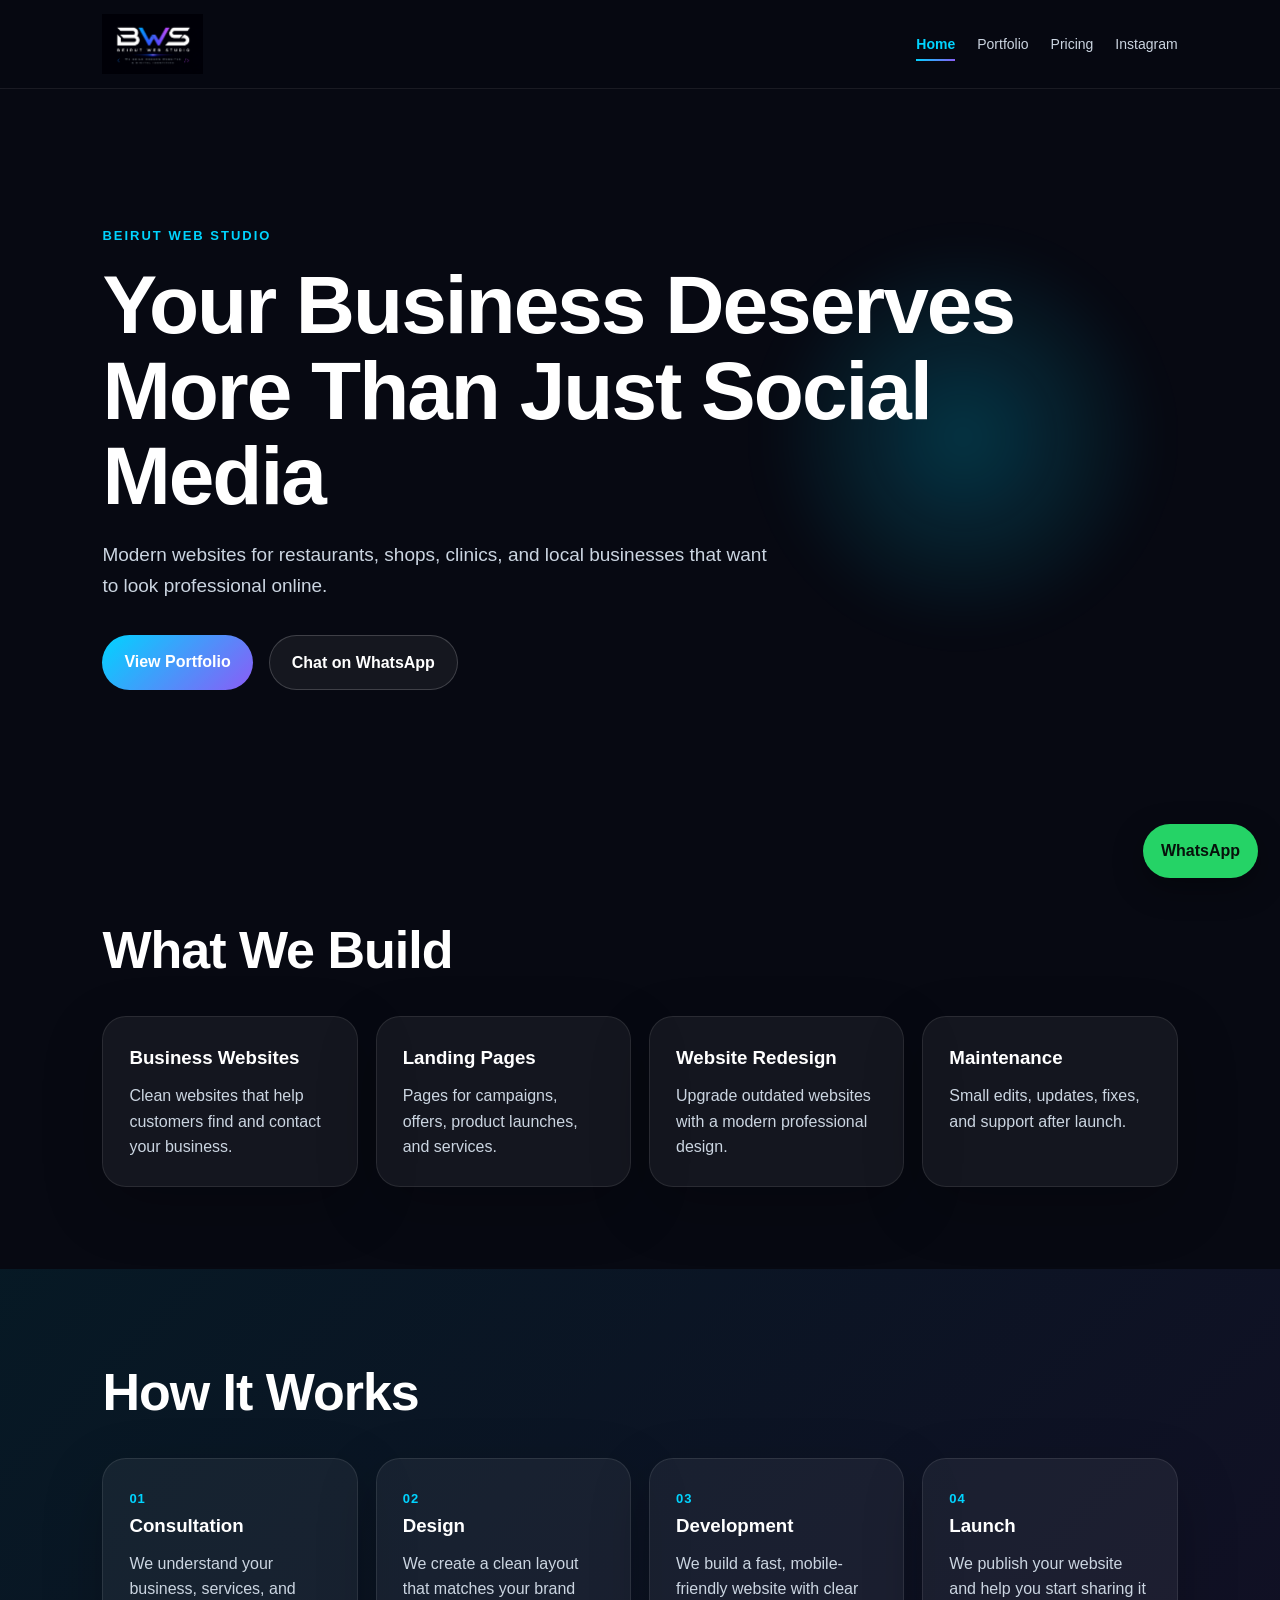
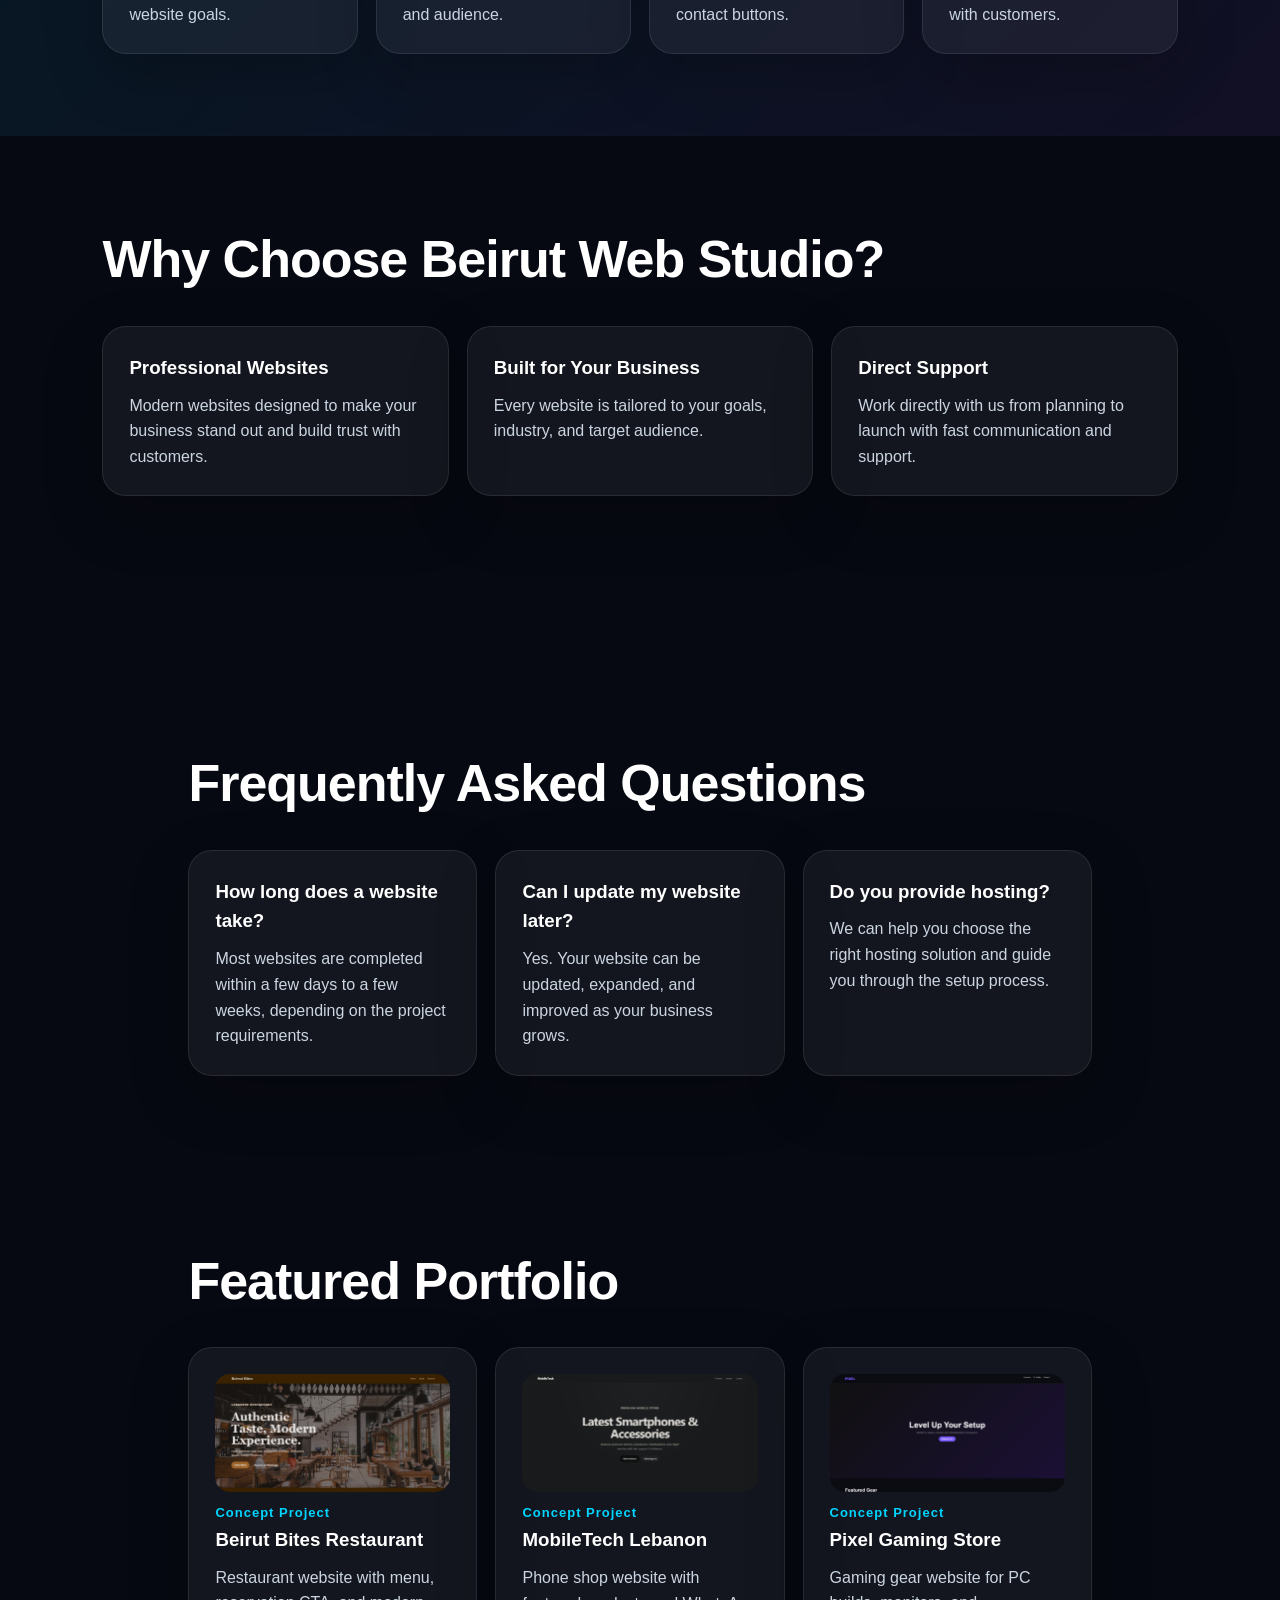
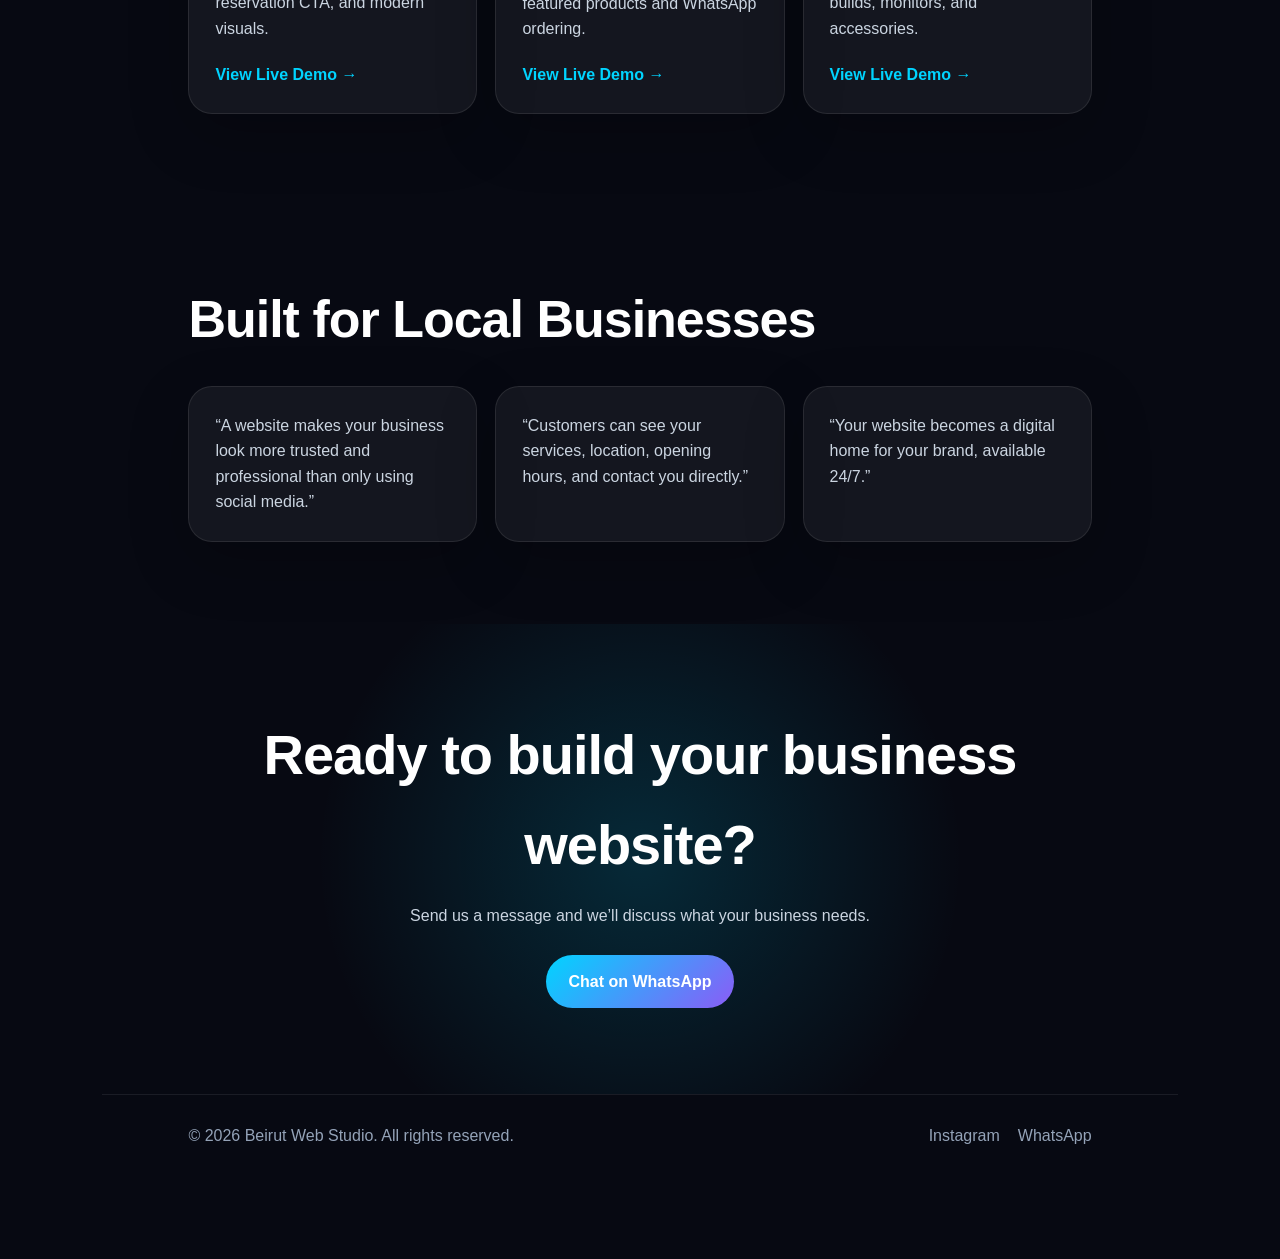
==== index.html @ 9444ae7c "Update index.html" ====
<!DOCTYPE html>
<html lang="en">
<head>
  <link rel="icon" type="image/png" href="favicon.png">
  <meta charset="UTF-8"><meta name="viewport" content="width=device-width, initial-scale=1.0">
  <title>Beirut Web Studio</title>
  <link rel="stylesheet" href="style.css">
</head>
<body>
<header class="navbar">
  <a class="brand" href="index.html"><img src="bws-logo.png" alt="Beirut Web Studio"></a>
  <nav>
    <a href="index.html" class="active">Home</a>
    <a href="portfolio.html">Portfolio</a>
    <a href="pricing.html">Pricing</a>
    <a href="https://instagram.com/beirutwebstudio" target="_blank">Instagram</a>
  </nav>
</header>

<section class="hero">
  <div class="glow"></div>
  <p class="tag">Beirut Web Studio</p>
  <h1>Your Business Deserves More Than Just Social Media</h1>
  <p class="subtitle">Modern websites for restaurants, shops, clinics, and local businesses that want to look professional online.</p>
  <div class="buttons">
    <a class="btn primary" href="portfolio.html">View Portfolio</a>
    <a class="btn secondary" href="https://wa.me/9613743851" target="_blank">Chat on WhatsApp</a>
  </div>
</section>

<section class="section">
  <h2>What We Build</h2>
  <div class="cards four">
    <div class="card"><h3>Business Websites</h3><p>Clean websites that help customers find and contact your business.</p></div>
    <div class="card"><h3>Landing Pages</h3><p>Pages for campaigns, offers, product launches, and services.</p></div>
    <div class="card"><h3>Website Redesign</h3><p>Upgrade outdated websites with a modern professional design.</p></div>
    <div class="card"><h3>Maintenance</h3><p>Small edits, updates, fixes, and support after launch.</p></div>
  </div>
</section>

<section class="section process">
  <h2>How It Works</h2>
  <div class="cards four">
    <div class="card step"><span>01</span><h3>Consultation</h3><p>We understand your business, services, and website goals.</p></div>
    <div class="card step"><span>02</span><h3>Design</h3><p>We create a clean layout that matches your brand and audience.</p></div>
    <div class="card step"><span>03</span><h3>Development</h3><p>We build a fast, mobile-friendly website with clear contact buttons.</p></div>
    <div class="card step"><span>04</span><h3>Launch</h3><p>We publish your website and help you start sharing it with customers.</p></div>
  </div>
</section>





<section class="section">
  <h2>Why Choose Beirut Web Studio?</h2>

  <div class="cards three">
    <div class="card">
      <h3>Professional Websites</h3>
      <p>Modern websites designed to make your business stand out and build trust with customers.</p>
    </div>

    <div class="card">
      <h3>Built for Your Business</h3>
      <p>Every website is tailored to your goals, industry, and target audience.</p>
    </div>

    <div class="card">
      <h3>Direct Support</h3>
      <p>Work directly with us from planning to launch with fast communication and support.</p>
    </div>
  </div>
</section>

<section class="section">
  




  




  <section class="section">
  <h2>Frequently Asked Questions</h2>

  <div class="cards three">
    <div class="card">
      <h3>How long does a website take?</h3>
      <p>Most websites are completed within a few days to a few weeks, depending on the project requirements.</p>
    </div>

    <div class="card">
      <h3>Can I update my website later?</h3>
      <p>Yes. Your website can be updated, expanded, and improved as your business grows.</p>
    </div>

    <div class="card">
      <h3>Do you provide hosting?</h3>
      <p>We can help you choose the right hosting solution and guide you through the setup process.</p>
    </div>
  </div>
</section>

  
  

<section class="section">
  <h2>Featured Portfolio</h2>
  <div class="cards three">
    <div class="card project">
      <img src="Beirut bites.png" alt="Beirut Bites" style="width:100%; border-radius:15px;">
      <span>Concept Project</span>
      <h3>Beirut Bites Restaurant</h3>
      <p>Restaurant website with menu, reservation CTA, and modern visuals.</p>
      <a class="text-link" href="https://pexilated.github.io/Beirut-bites-restaurant/" target="_blank">View Live Demo →</a>
    </div>
    <div class="card project">
      <img src="Mobile tech.png" alt="MobileTech" style="width:100%; border-radius:15px;">
      <span>Concept Project</span>
      <h3>MobileTech Lebanon</h3>
      <p>Phone shop website with featured products and WhatsApp ordering.</p>
      <a class="text-link" href="https://pexilated.github.io/MobileTech-Lebanon/" target="_blank">View Live Demo →</a>
    </div>
    <div class="card project">
      <img src="Pixel gaming.png" alt="Pixel Gaming" style="width:100%; border-radius:15px;">
      <span>Concept Project</span>
      <h3>Pixel Gaming Store</h3>
      <p>Gaming gear website for PC builds, monitors, and accessories.</p>
      <a class="text-link" href="https://pexilated.github.io/pixel-gaming-store/" target="_blank">View Live Demo →</a>
    </div>
  </div>
</section>

<section class="section testimonials">
  <h2>Built for Local Businesses</h2>
  <div class="cards three">
    <div class="card"><p>“A website makes your business look more trusted and professional than only using social media.”</p></div>
    <div class="card"><p>“Customers can see your services, location, opening hours, and contact you directly.”</p></div>
    <div class="card"><p>“Your website becomes a digital home for your brand, available 24/7.”</p></div>
  </div>
</section>

<section class="cta">
  <h2>Ready to build your business website?</h2>
  <p>Send us a message and we’ll discuss what your business needs.</p>
  <a class="btn primary" href="https://wa.me/9613743851" target="_blank">Chat on WhatsApp</a>
</section>

<a class="whatsapp-float" href="https://wa.me/9613743851" target="_blank">WhatsApp</a>

<footer>
  <p>© 2026 Beirut Web Studio. All rights reserved.</p>
  <div>
    <a href="https://instagram.com/beirutwebstudio" target="_blank">Instagram</a>
    <a href="https://wa.me/9613743851" target="_blank">WhatsApp</a>
  </div>
</footer>
</body>
</html>
---- style.css ----
*{margin:0;padding:0;box-sizing:border-box}
body{font-family:Arial,Helvetica,sans-serif;background:#070912;color:#fff;line-height:1.6}
a{color:inherit;text-decoration:none}
.navbar{padding:14px 8%;display:flex;justify-content:space-between;align-items:center;background:rgba(7,9,18,.88);border-bottom:1px solid rgba(255,255,255,.08);position:sticky;top:0;z-index:10;backdrop-filter:blur(14px)}
.brand img{height:60px;max-width:200px;object-fit:contain;display:block}
nav{display:flex;gap:22px;font-size:14px;color:#cbd5e1}
nav a:hover{color:#00d4ff}
.hero{min-height:82vh;padding:85px 8%;display:flex;flex-direction:column;justify-content:center;position:relative;overflow:hidden}
.hero.small{min-height:20vh;text-align:center;align-items:center}
.glow{position:absolute;width:430px;height:430px;background:radial-gradient(circle,rgba(0,212,255,.22),transparent 65%);right:8%;top:18%;filter:blur(20px);z-index:-1}
.tag{color:#00d4ff;font-weight:800;letter-spacing:2px;text-transform:uppercase;margin-bottom:16px;font-size:13px}
.center{text-align:center}
h1{max-width:920px;font-size:clamp(42px,7vw,82px);line-height:1.04;margin-bottom:22px;letter-spacing:-2px}
.subtitle{max-width:680px;color:#cbd5e1;font-size:19px;margin-bottom:34px}
.buttons{display:flex;gap:16px;flex-wrap:wrap}
.btn{padding:14px 22px;border-radius:999px;font-weight:800;display:inline-block}
.primary{background:linear-gradient(135deg,#00d4ff,#8b5cf6);color:#fff}
.secondary{border:1px solid rgba(255,255,255,.18);background:rgba(255,255,255,.06)}
.section{padding:82px 8%}
.section h2{font-size:clamp(34px,5vw,52px);margin-bottom:24px;letter-spacing:-1px}
.section-subtitle{color:#cbd5e1;text-align:center;max-width:700px;margin:0 auto 28px}
.cards{display:grid;gap:18px}
.four{grid-template-columns:repeat(4,1fr)}
.three{grid-template-columns:repeat(3,1fr)}
.card,.portfolio-card,.pricing-card{background:rgba(255,255,255,.055);border:1px solid rgba(255,255,255,.09);border-radius:24px;padding:26px;box-shadow:0 20px 60px rgba(0,0,0,.22)}
.card h3,.portfolio-card h2,.pricing-card h3{margin-bottom:10px}
.card p,.portfolio-card p,.pricing-card p{color:#cbd5e1}
.process{background:linear-gradient(135deg,rgba(0,212,255,.08),rgba(139,92,246,.08))}
.step span,.project span,.portfolio-card span{color:#00d4ff;font-size:13px;font-weight:900;letter-spacing:1px}
.pricing-card{max-width:720px;margin:0 auto}
.pricing-card h3{font-size:28px}
.pricing-card ul{margin:22px 0;display:grid;gap:12px;list-style:none;color:#dbeafe}
.pricing-card li:before{content:'✓ ';color:#00d4ff;font-weight:900}
.mockup{height:190px;border-radius:18px;margin-bottom:22px;border:1px solid rgba(255,255,255,.1);display:flex;align-items:center;justify-content:center;color:#fff;font-weight:900}
.restaurant{background:linear-gradient(135deg,#c9823b,#5b3520)}
.mobile{background:linear-gradient(135deg,#f8fafc,#64748b);color:#111}
.gaming{background:linear-gradient(135deg,#111827,#7c3aed)}
.text-link{display:inline-block;margin-top:20px;color:#00d4ff;font-weight:800}
.portfolio-grid{display:grid;grid-template-columns:repeat(3,1fr);gap:22px}
.cta{text-align:center;padding:86px 8%;background:radial-gradient(circle at center,rgba(0,212,255,.16),transparent 55%)}
.cta h2{font-size:clamp(34px,5vw,56px);margin-bottom:14px}
.cta p{color:#cbd5e1;margin-bottom:26px}
.whatsapp-float{position:fixed;right:22px;bottom:22px;background:#25d366;color:#07110b;padding:14px 18px;border-radius:999px;font-weight:900;z-index:20;box-shadow:0 10px 30px rgba(0,0,0,.35)}
footer{padding:28px 8%;border-top:1px solid rgba(255,255,255,.08);display:flex;justify-content:space-between;gap:20px;color:#94a3b8}
footer div{display:flex;gap:18px}
@media(max-width:900px){
  .four,.three,.portfolio-grid{grid-template-columns:1fr}
  .navbar{padding:12px 5%}
  .brand img{height:34px;max-width:105px}
  nav{gap:10px;font-size:12px}
  .hero{padding:65px 6%;min-height:76vh}
  h1{font-size:43px;letter-spacing:-1px}
  .subtitle{font-size:17px}
  .section{padding:65px 6%}
  footer{flex-direction:column}
  .whatsapp-float{right:14px;bottom:14px;padding:12px 15px;font-size:13px}
}


































.card,
.portfolio-card,
.pricing-card {
  transition: transform 0.25s ease, box-shadow 0.25s ease, border-color 0.25s ease;
}

.card:hover,
.portfolio-card:hover,
.pricing-card:hover {
  transform: translateY(-8px);
  border-color: rgba(0, 212, 255, 0.35);
  box-shadow: 0 25px 70px rgba(0, 212, 255, 0.12);
}

.btn {
  transition: transform 0.25s ease, box-shadow 0.25s ease;
}

.btn:hover {
  transform: translateY(-3px);
  box-shadow: 0 12px 35px rgba(139, 92, 246, 0.35);
}

nav a {
  position: relative;
}

nav a::after {
  content: "";
  position: absolute;
  left: 0;
  bottom: -6px;
  width: 0;
  height: 2px;
  background: linear-gradient(135deg, #00d4ff, #8b5cf6);
  transition: width 0.25s ease;
}

nav a:hover::after {
  width: 100%;
}












nav a.active {
  color: #00d4ff;
  font-weight: 700;
}

nav a.active::after {
  width: 100%;
}





.portfolio-card {
  display: flex;
  flex-direction: column;
}

.portfolio-card h2 {
  min-height: 120px;
}

.portfolio-card p {
  min-height: 80px;
}

.portfolio-card .btn {
  margin-top: auto;
}
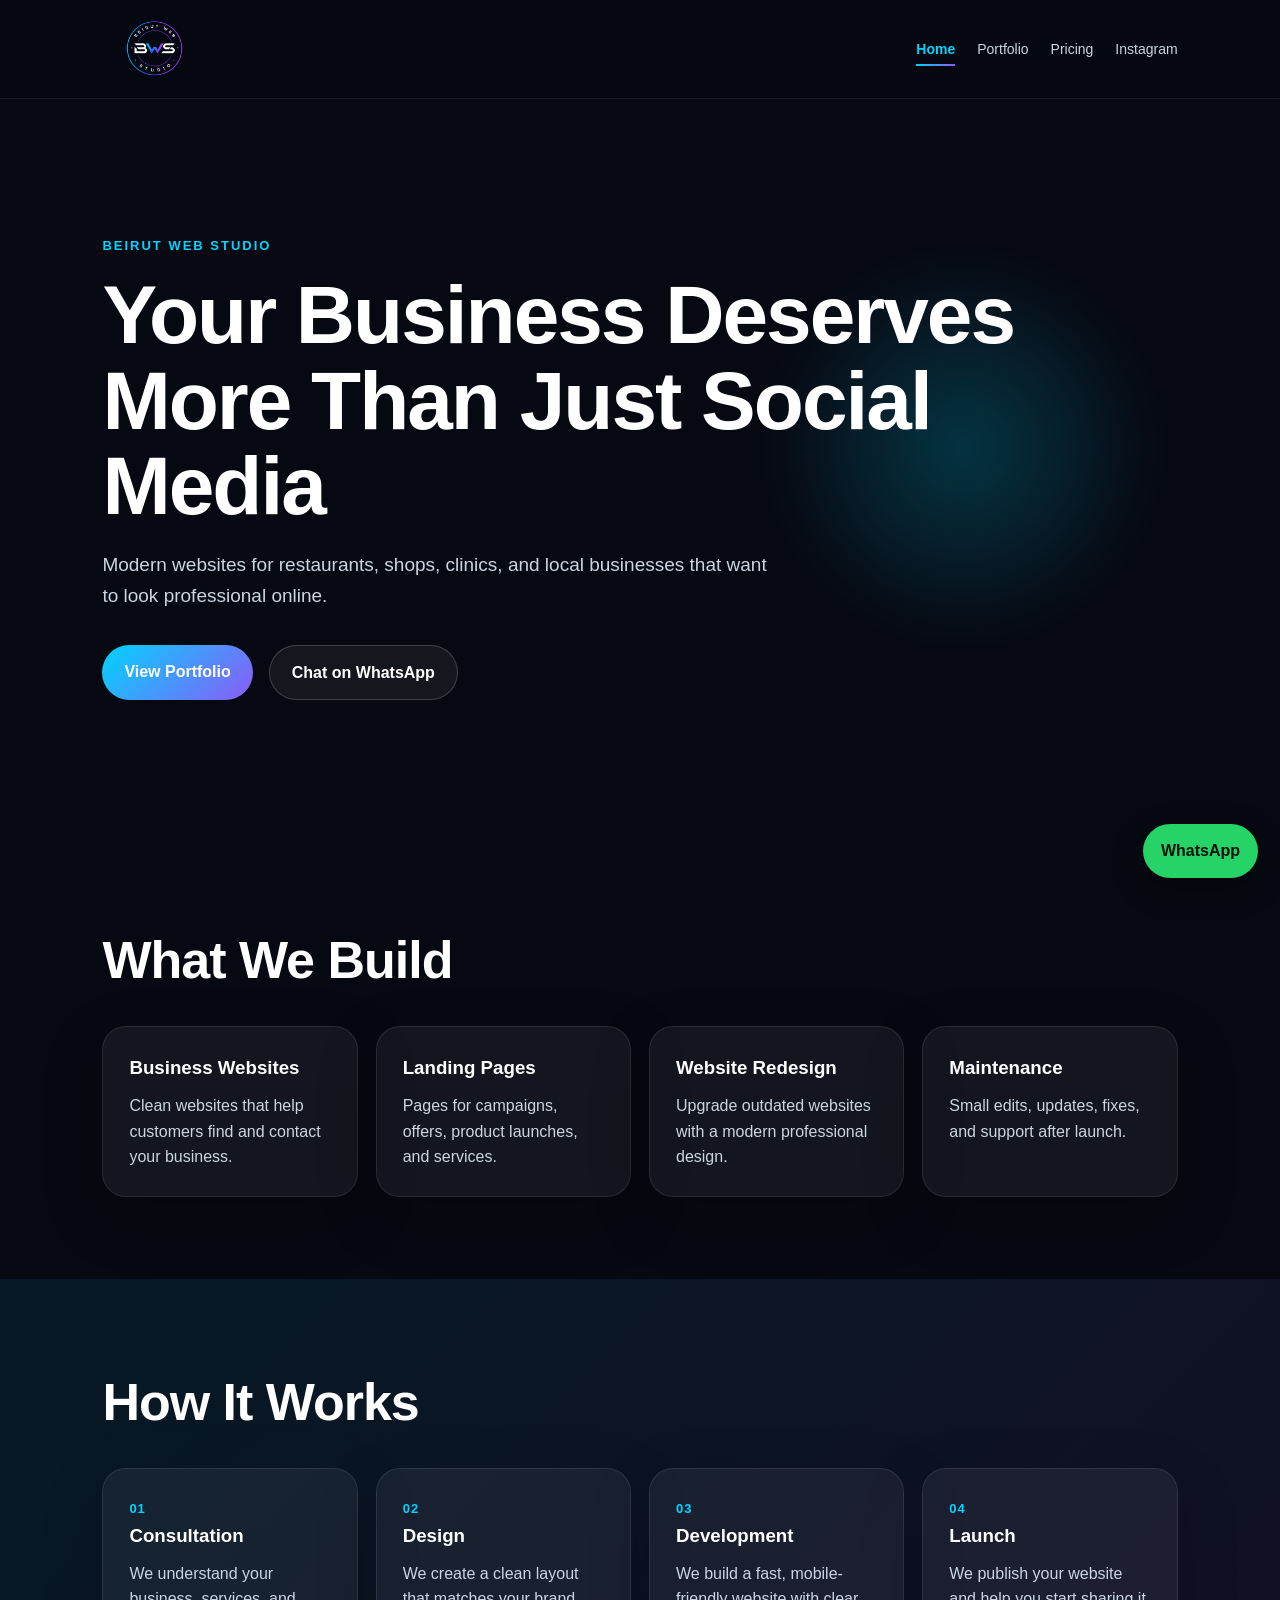
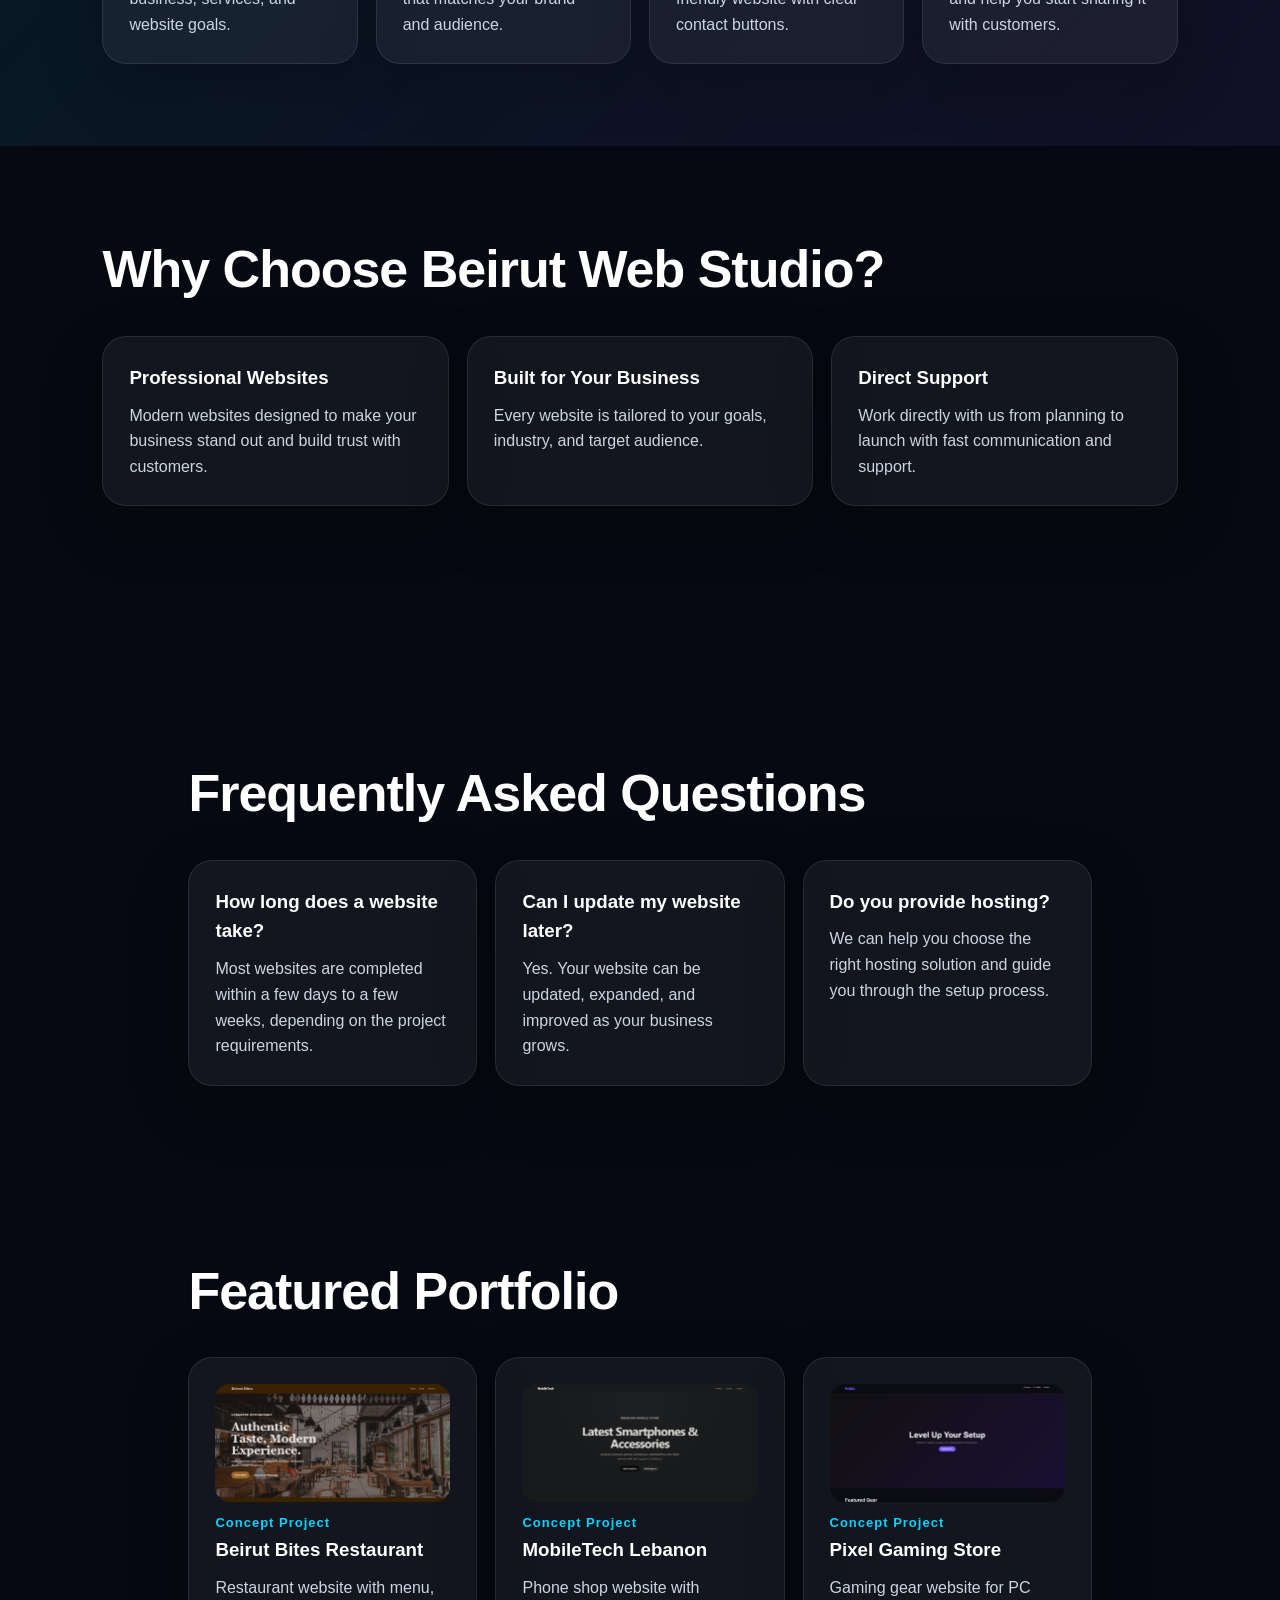
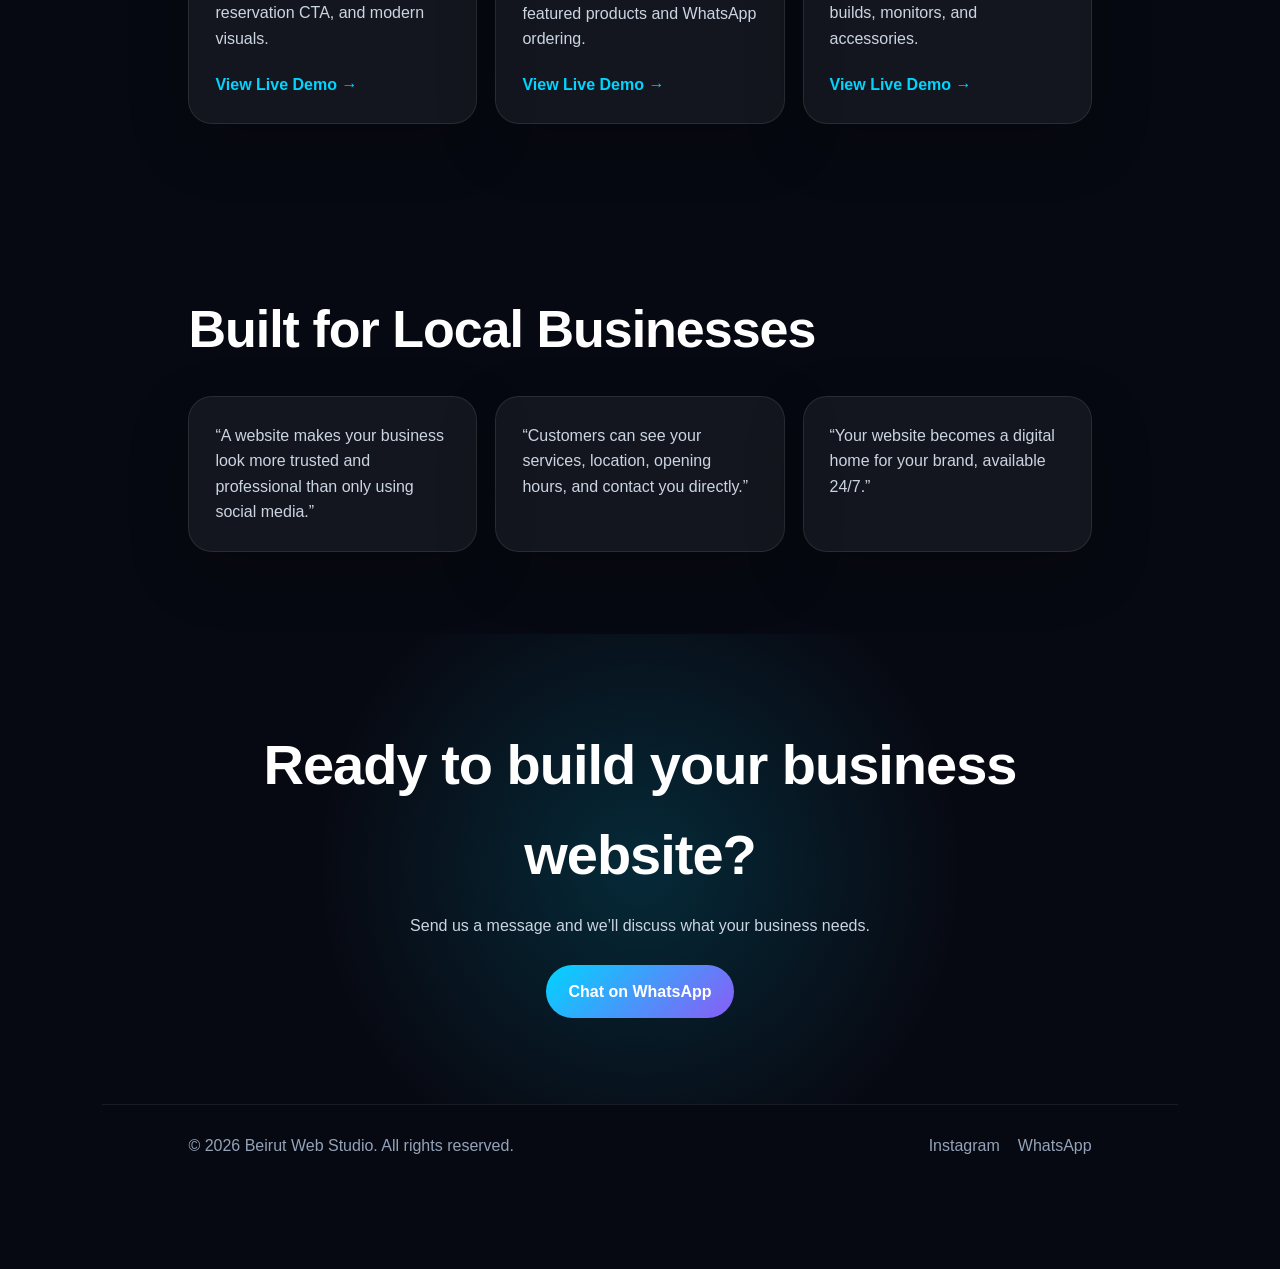
==== commit 872aca1d: "Update index.html" ====
--- a/index.html
+++ b/index.html
@@ -1,8 +1,16 @@
 <!DOCTYPE html>
 <html lang="en">
 <head>
+  <meta name="description" content="Beirut Web Studio builds modern, mobile-friendly websites for restaurants, shops, clinics, and local businesses in Lebanon.">
+
+<meta property="og:title" content="Beirut Web Studio">
+<meta property="og:description" content="Modern websites for local businesses in Lebanon.">
+<meta property="og:image" content="https://pexilated.github.io/Beirut-web-studio/bws-logo.png">
+<meta property="og:url" content="https://pexilated.github.io/Beirut-web-studio/">
+<meta property="og:type" content="website">
+  
+  <meta charset="UTF-8"><meta name="viewport" content="width=device-width, initial-scale=1.0">
   <link rel="icon" type="image/png" href="favicon.png">
-  <meta charset="UTF-8"><meta name="viewport" content="width=device-width, initial-scale=1.0">
   <title>Beirut Web Studio</title>
   <link rel="stylesheet" href="style.css">
 </head>
--- a/style.css
+++ b/style.css
@@ -1,8 +1,11 @@
+html {
+  scroll-behavior: smooth;
+}
 *{margin:0;padding:0;box-sizing:border-box}
 body{font-family:Arial,Helvetica,sans-serif;background:#070912;color:#fff;line-height:1.6}
 a{color:inherit;text-decoration:none}
 .navbar{padding:14px 8%;display:flex;justify-content:space-between;align-items:center;background:rgba(7,9,18,.88);border-bottom:1px solid rgba(255,255,255,.08);position:sticky;top:0;z-index:10;backdrop-filter:blur(14px)}
-.brand img{height:60px;max-width:200px;object-fit:contain;display:block}
+.brand img{height:70px;max-width:200px;object-fit:contain;display:block}
 nav{display:flex;gap:22px;font-size:14px;color:#cbd5e1}
 nav a:hover{color:#00d4ff}
 .hero{min-height:82vh;padding:85px 8%;display:flex;flex-direction:column;justify-content:center;position:relative;overflow:hidden}
@@ -46,7 +49,7 @@
 @media(max-width:900px){
   .four,.three,.portfolio-grid{grid-template-columns:1fr}
   .navbar{padding:12px 5%}
-  .brand img{height:34px;max-width:105px}
+  .brand img{height:50px;max-width:150px}
   nav{gap:10px;font-size:12px}
   .hero{padding:65px 6%;min-height:76vh}
   h1{font-size:43px;letter-spacing:-1px}
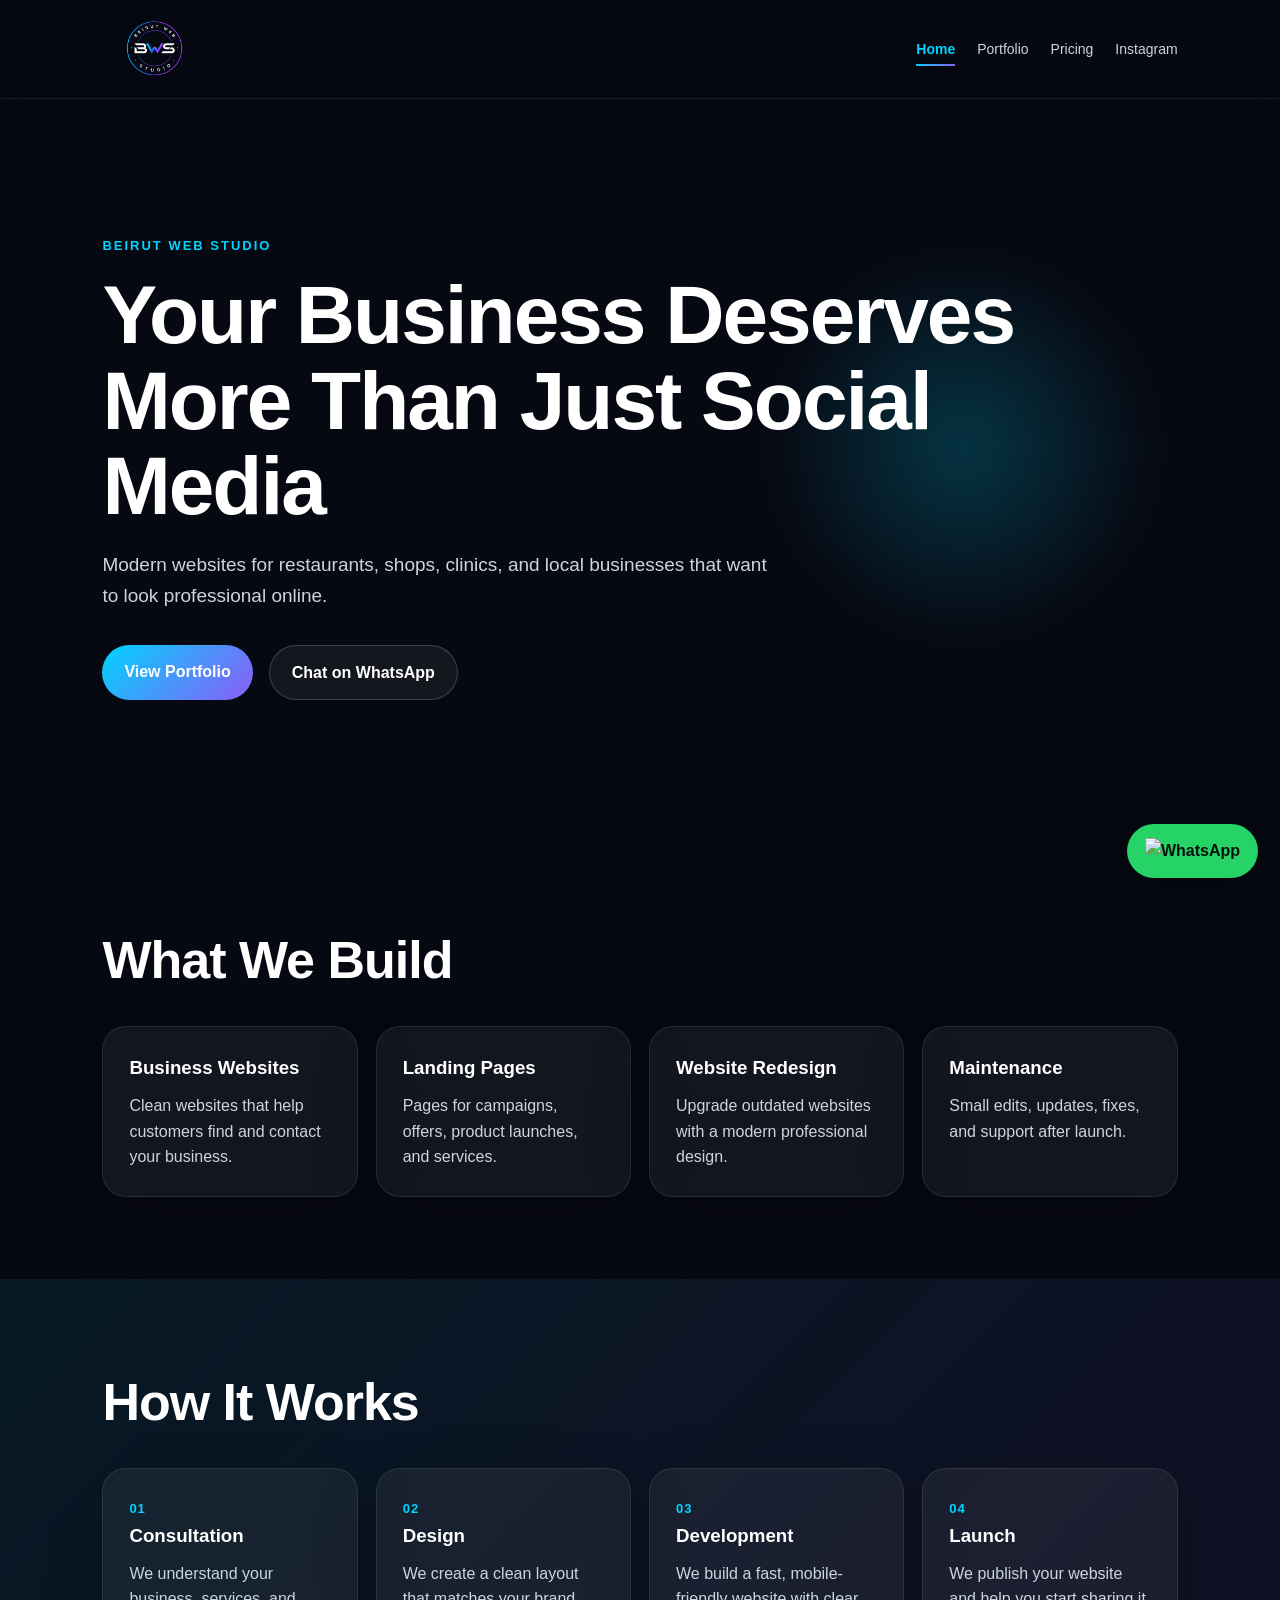
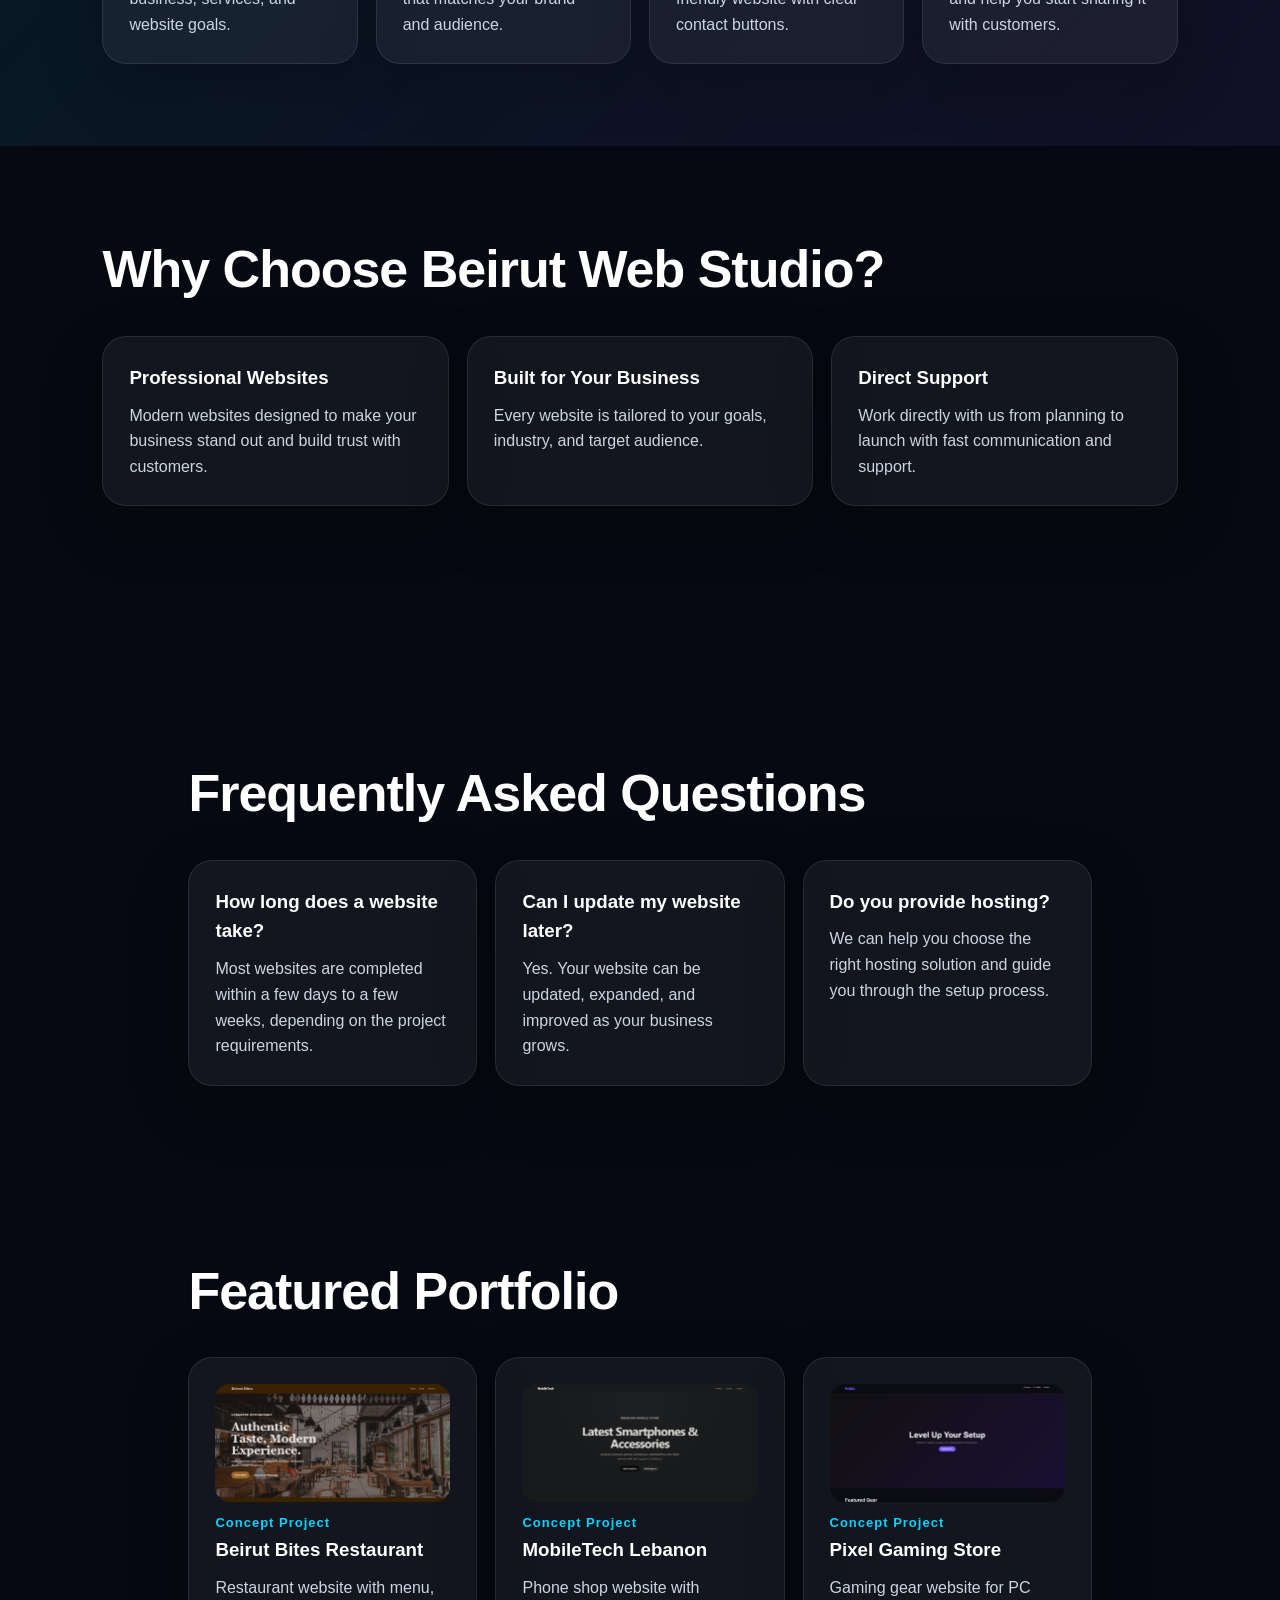
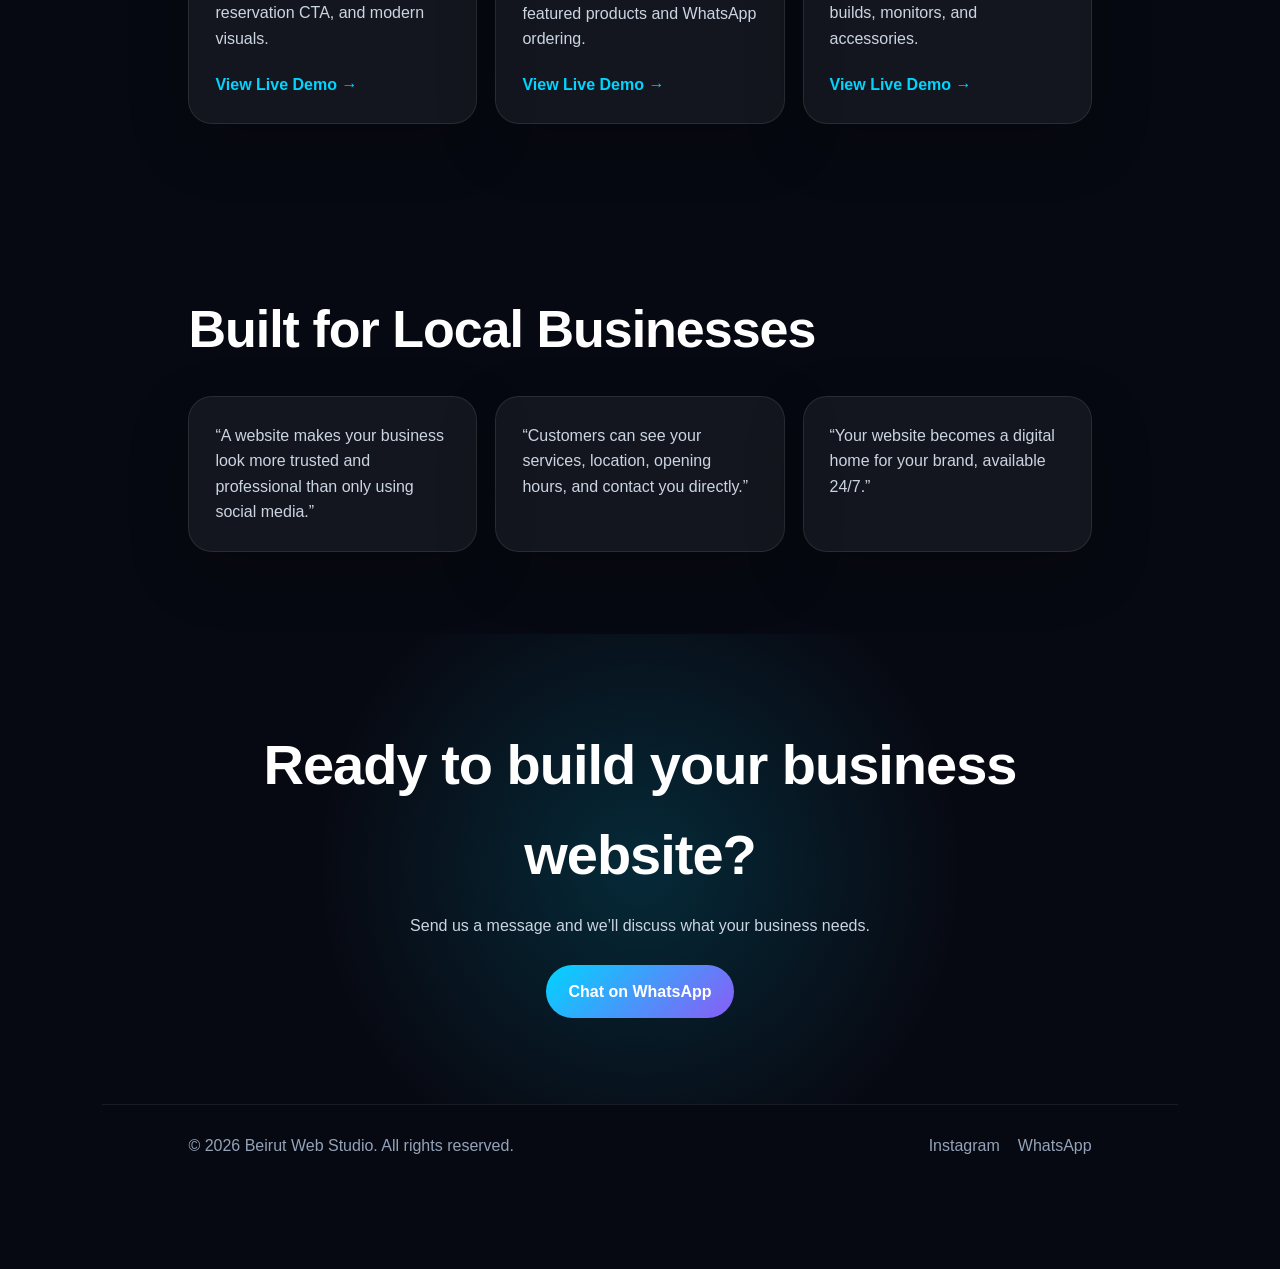
==== commit 4739db3d: "Update index.html" ====
--- a/index.html
+++ b/index.html
@@ -13,6 +13,15 @@
   <link rel="icon" type="image/png" href="favicon.png">
   <title>Beirut Web Studio</title>
   <link rel="stylesheet" href="style.css">
+
+  <meta name="description" content="Professional websites for restaurants, shops, clinics, and local businesses in Lebanon.">
+
+<meta property="og:title" content="Beirut Web Studio">
+<meta property="og:description" content="Modern websites for local businesses in Lebanon.">
+<meta property="og:image" content="https://pexilated.github.io/Beirut-web-studio/bws-logo.png">
+<meta property="og:url" content="https://pexilated.github.io/Beirut-web-studio/">
+<meta property="og:type" content="website">
+  
 </head>
 <body>
 <header class="navbar">
@@ -36,7 +45,7 @@
   </div>
 </section>
 
-<section class="section">
+<section class="section fade-in">
   <h2>What We Build</h2>
   <div class="cards four">
     <div class="card"><h3>Business Websites</h3><p>Clean websites that help customers find and contact your business.</p></div>
@@ -46,7 +55,7 @@
   </div>
 </section>
 
-<section class="section process">
+<section class="section process fade-in">
   <h2>How It Works</h2>
   <div class="cards four">
     <div class="card step"><span>01</span><h3>Consultation</h3><p>We understand your business, services, and website goals.</p></div>
@@ -158,7 +167,9 @@
   <a class="btn primary" href="https://wa.me/9613743851" target="_blank">Chat on WhatsApp</a>
 </section>
 
-<a class="whatsapp-float" href="https://wa.me/9613743851" target="_blank">WhatsApp</a>
+<a class="whatsapp-float" href="https://wa.me/9613743851" target="_blank">
+  <img src="https://upload.wikimedia.org/wikipedia/commons/6/6b/WhatsApp.svg" alt="WhatsApp">
+</a>
 
 <footer>
   <p>© 2026 Beirut Web Studio. All rights reserved.</p>
@@ -167,5 +178,18 @@
     <a href="https://wa.me/9613743851" target="_blank">WhatsApp</a>
   </div>
 </footer>
+  <script>
+const observer = new IntersectionObserver((entries) => {
+  entries.forEach((entry) => {
+    if (entry.isIntersecting) {
+      entry.target.classList.add("show");
+    }
+  });
+});
+
+document.querySelectorAll(".fade-in").forEach((el) => {
+  observer.observe(el);
+});
+</script>
 </body>
 </html>
--- a/style.css
+++ b/style.css
@@ -174,3 +174,28 @@
 .portfolio-card .btn {
   margin-top: auto;
 }
+
+
+
+
+.card:active,
+.portfolio-card:active,
+.pricing-card:active,
+.btn:active {
+  transform: scale(0.97);
+
+}
+
+
+
+
+.fade-in {
+  opacity: 0;
+  transform: translateY(30px);
+  transition: all 0.8s ease;
+}
+
+.fade-in.show {
+  opacity: 1;
+  transform: translateY(0);
+}
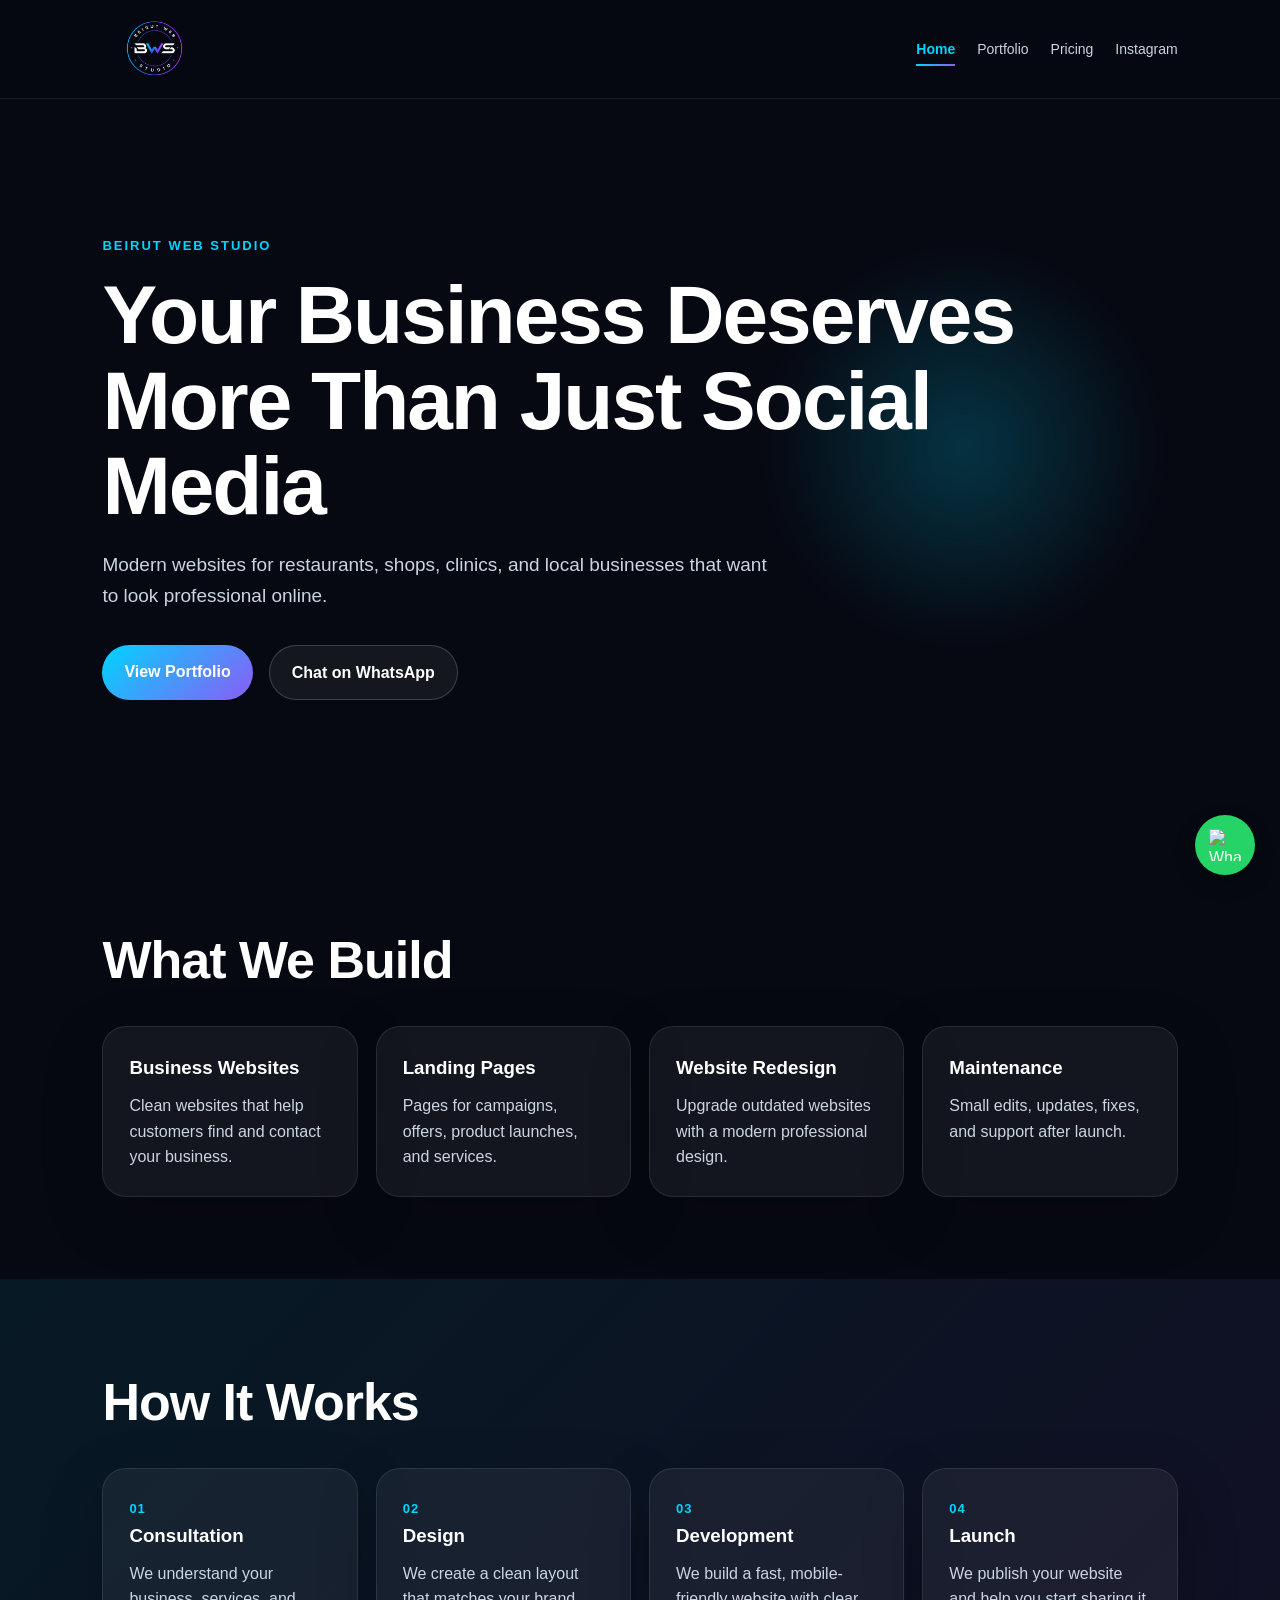
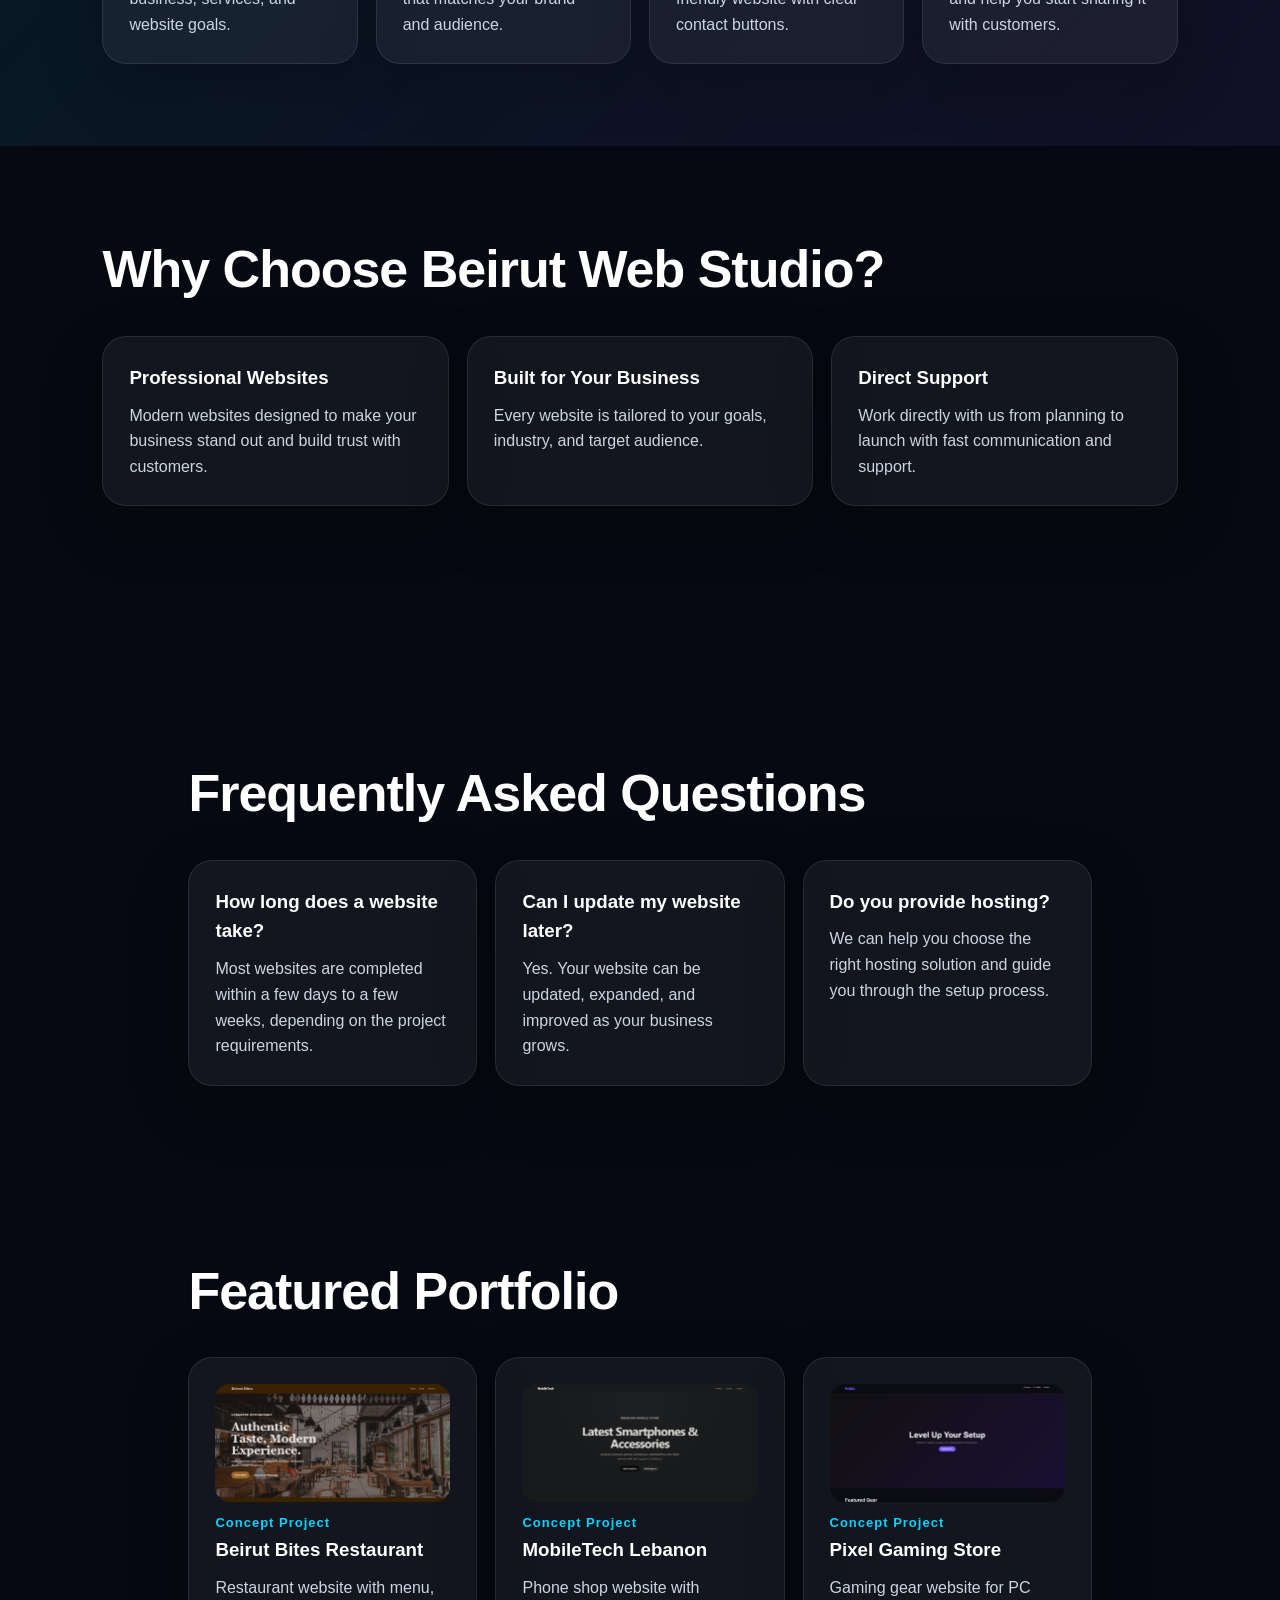
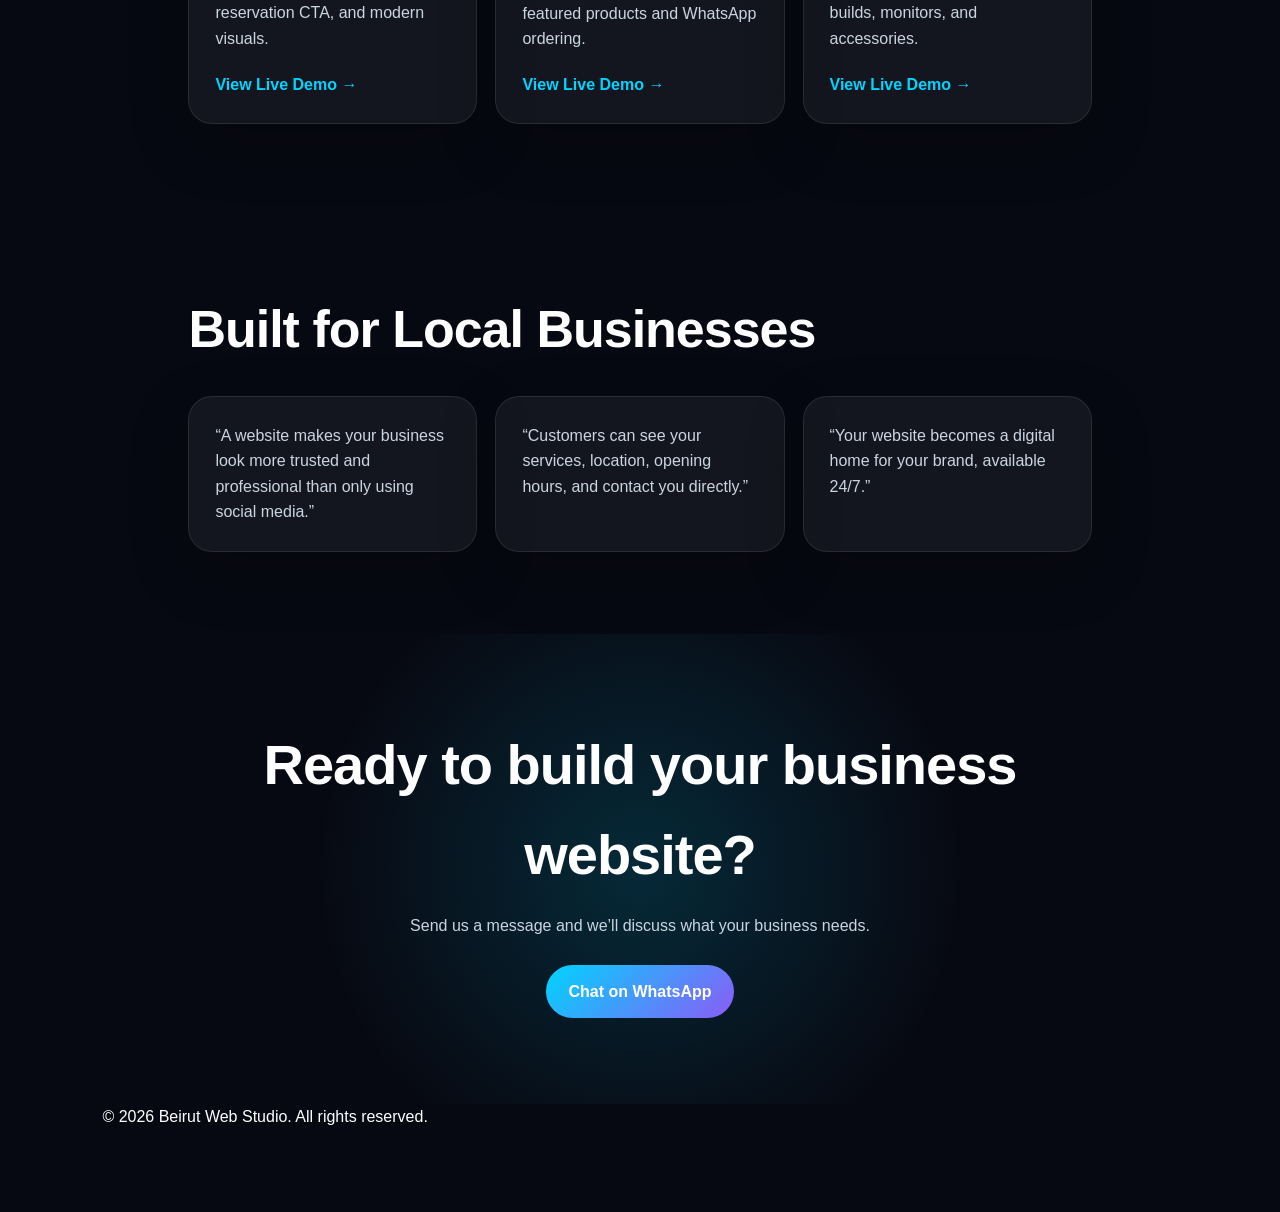
==== commit 08ffc09e: "Update index.html" ====
--- a/index.html
+++ b/index.html
@@ -174,9 +174,7 @@
 <footer>
   <p>© 2026 Beirut Web Studio. All rights reserved.</p>
   <div>
-    <a href="https://instagram.com/beirutwebstudio" target="_blank">Instagram</a>
-    <a href="https://wa.me/9613743851" target="_blank">WhatsApp</a>
-  </div>
+    
 </footer>
   <script>
 const observer = new IntersectionObserver((entries) => {
--- a/style.css
+++ b/style.css
@@ -43,20 +43,30 @@
 .cta{text-align:center;padding:86px 8%;background:radial-gradient(circle at center,rgba(0,212,255,.16),transparent 55%)}
 .cta h2{font-size:clamp(34px,5vw,56px);margin-bottom:14px}
 .cta p{color:#cbd5e1;margin-bottom:26px}
-.whatsapp-float{position:fixed;right:22px;bottom:22px;background:#25d366;color:#07110b;padding:14px 18px;border-radius:999px;font-weight:900;z-index:20;box-shadow:0 10px 30px rgba(0,0,0,.35)}
-footer{padding:28px 8%;border-top:1px solid rgba(255,255,255,.08);display:flex;justify-content:space-between;gap:20px;color:#94a3b8}
-footer div{display:flex;gap:18px}
-@media(max-width:900px){
-  .four,.three,.portfolio-grid{grid-template-columns:1fr}
-  .navbar{padding:12px 5%}
-  .brand img{height:50px;max-width:150px}
-  nav{gap:10px;font-size:12px}
-  .hero{padding:65px 6%;min-height:76vh}
-  h1{font-size:43px;letter-spacing:-1px}
-  .subtitle{font-size:17px}
-  .section{padding:65px 6%}
-  footer{flex-direction:column}
-  .whatsapp-float{right:14px;bottom:14px;padding:12px 15px;font-size:13px}
+.whatsapp-float {
+  position: fixed;
+  bottom: 25px;
+  right: 25px;
+  width: 60px;
+  height: 60px;
+  background: #25D366;
+  border-radius: 50%;
+  display: flex;
+  align-items: center;
+  justify-content: center;
+  box-shadow: 0 8px 20px rgba(0,0,0,.3);
+  z-index: 999;
+  transition: transform .2s ease;
+}
+
+.whatsapp-float:hover {
+  transform: scale(1.1);
+}
+
+.whatsapp-float img {
+  width: 32px;
+  height: 32px;
+}
 }
 
 
@@ -199,3 +209,72 @@
   opacity: 1;
   transform: translateY(0);
 }
+
+
+
+
+html, body {
+  max-width: 100%;
+  overflow-x: hidden;
+}
+
+.cards {
+  max-width: 100%;
+}
+
+.card {
+  min-width: 0;
+}
+
+
+
+
+
+
+
+@media(max-width:900px){
+  .cards.four,
+  .cards.three {
+    grid-template-columns: 1fr !important;
+  }
+}
+
+
+
+@media (max-width: 850px) {
+  .cards.four,
+  .cards.three {
+    display: grid !important;
+    grid-template-columns: 1fr !important;
+  }
+
+  .card {
+    width: 100% !important;
+  }
+}
+
+
+
+
+
+@media (max-width: 850px) {
+  .portfolio-grid {
+    display: grid !important;
+    grid-template-columns: 1fr !important;
+    gap: 24px !important;
+    padding: 40px 7% !important;
+  }
+
+  .portfolio-card {
+    width: 100% !important;
+    min-width: 0 !important;
+  }
+
+  .portfolio-card h2 {
+    min-height: auto !important;
+  }
+
+  .portfolio-card p {
+    min-height: auto !important;
+  }
+}
